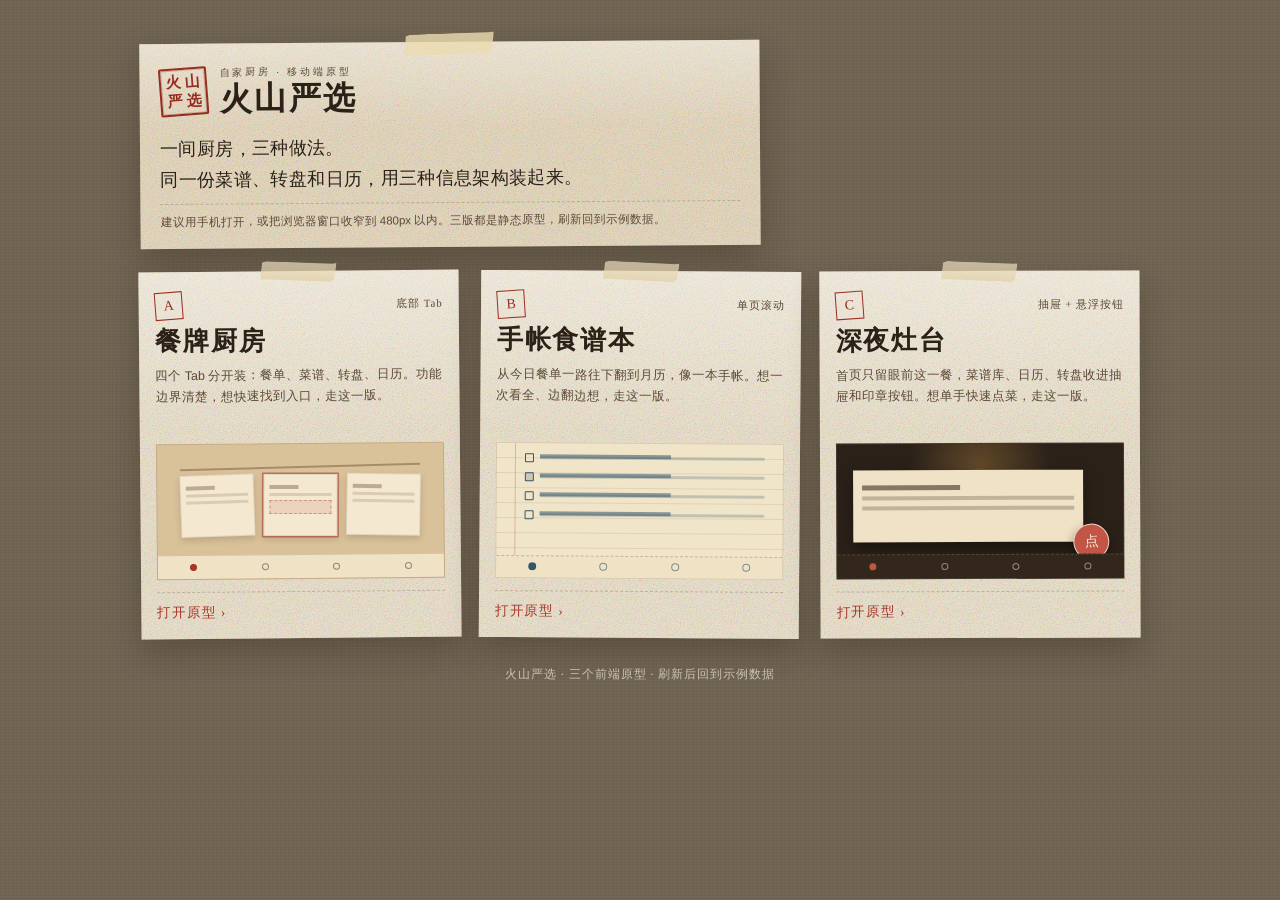
==== index.html @ d3290090 "feat: 方案B 落地为可离线、数据本地持久化的 PWA - IndexedDB 持久化菜谱/餐单/图片（shared/store.js），图片压缩入库 - manifest + Service W" ====
<!DOCTYPE html>
<html lang="zh-CN">
<head>
  <meta charset="utf-8">
  <meta name="viewport" content="width=device-width, initial-scale=1, viewport-fit=cover">
  <meta name="theme-color" content="#6f6352">
  <link rel="icon" href="data:,">
  <title>火山严选 · 三个方向</title>
  <link rel="stylesheet" href="shared/base.css">
  <style>
    body.idx-body {
      display: block;
      background-color: #6f6352;
      background-image: repeating-linear-gradient(0deg, rgba(255, 255, 255, 0.03) 0 1px, transparent 1px 3px),
        repeating-linear-gradient(90deg, rgba(0, 0, 0, 0.03) 0 1px, transparent 1px 4px);
      color: var(--ink);
    }

    .idx {
      width: 100%;
      max-width: 1040px;
      margin: 0 auto;
      padding: 30px 20px calc(30px + env(safe-area-inset-bottom));
    }

    .idx-head {
      max-width: 620px;
      margin-bottom: 24px;
      padding: 22px 20px 18px;
      background-color: #ead9b8;
      background-image: linear-gradient(180deg, rgba(255, 255, 255, 0.34), transparent 42%),
        var(--noise);
      background-size: auto, 160px 160px;
      box-shadow: 0 14px 34px rgba(40, 25, 10, 0.28);
      transform: rotate(-0.4deg);
      position: relative;
    }

    .idx-head::after {
      content: "";
      position: absolute;
      top: -9px;
      left: 50%;
      width: 90px;
      height: 22px;
      transform: translateX(-50%) rotate(-2deg);
      background: rgba(236, 220, 177, 0.8);
      clip-path: polygon(2% 8%, 8% 0, 94% 4%, 100% 0, 97% 86%, 92% 100%, 5% 95%, 0 100%);
      box-shadow: 0 2px 3px rgba(50, 30, 10, 0.12);
    }

    .idx-brand {
      display: flex;
      align-items: center;
      gap: 12px;
    }

    .idx-brand .vs-seal {
      width: 48px;
      height: 48px;
      font-size: 15px;
    }

    .idx-kicker {
      color: var(--ink-soft);
      font-size: 10px;
      letter-spacing: 0.28em;
      line-height: 1.4;
    }

    .idx-brand h1 {
      font-family: var(--font-hand);
      font-size: 32px;
      font-weight: 700;
      letter-spacing: 0.08em;
      line-height: 1.2;
    }

    .idx-lead {
      margin-top: 16px;
      font-family: var(--font-hand);
      font-size: 18px;
      line-height: 1.7;
      letter-spacing: 0.02em;
    }

    .idx-note {
      margin-top: 8px;
      padding-top: 8px;
      border-top: 1px dashed rgba(74, 55, 36, 0.24);
      color: var(--ink-soft);
      font-size: 11.5px;
      line-height: 1.6;
    }

    .idx-grid {
      display: grid;
      grid-template-columns: 1fr;
      gap: 18px;
    }

    @media (min-width: 820px) {
      .idx-grid {
        grid-template-columns: repeat(3, minmax(0, 1fr));
        gap: 20px;
      }

      .idx {
        padding-top: 42px;
      }
    }

    .idx-card {
      position: relative;
      display: flex;
      flex-direction: column;
      min-height: 100%;
      padding: 20px 16px 16px;
      background-color: #f1e4c9;
      background-image: linear-gradient(180deg, rgba(255, 255, 255, 0.34), transparent 44%),
        var(--noise);
      background-size: auto, 160px 160px;
      color: var(--ink);
      text-decoration: none;
      box-shadow: 0 14px 30px rgba(40, 25, 10, 0.26);
      transform: rotate(-0.5deg);
      transition: transform 0.18s ease, box-shadow 0.18s ease;
    }

    .idx-card:nth-child(2) {
      transform: rotate(0.4deg);
    }

    .idx-card:nth-child(3) {
      transform: rotate(-0.2deg);
    }

    .idx-card:hover {
      transform: rotate(0deg) translateY(-2px);
      box-shadow: 0 18px 38px rgba(40, 25, 10, 0.32);
    }

    .idx-card:focus-visible {
      outline: 2px dashed var(--ink);
      outline-offset: 4px;
    }

    .idx-card__tape {
      top: -9px;
      left: 50%;
      width: 76px;
      height: 19px;
      transform: translateX(-50%) rotate(2deg);
    }

    .idx-card__top {
      display: flex;
      align-items: center;
      justify-content: space-between;
      gap: 8px;
      margin-bottom: 6px;
    }

    .idx-card__badge {
      width: 28px;
      height: 28px;
      display: grid;
      place-items: center;
      border: 1.5px solid var(--seal);
      color: var(--seal);
      font-family: var(--font-num);
      font-size: 14px;
      transform: rotate(-4deg);
      mix-blend-mode: multiply;
    }

    .idx-card__tag {
      color: var(--ink-soft);
      font-family: var(--font-hand);
      font-size: 11px;
      letter-spacing: 0.08em;
    }

    .idx-card h2 {
      font-family: var(--font-hand);
      font-size: 26px;
      font-weight: 700;
      letter-spacing: 0.07em;
      line-height: 1.25;
    }

    .idx-card > p {
      margin-top: 7px;
      min-height: 66px;
      color: var(--ink-soft);
      font-size: 12.5px;
      line-height: 1.7;
    }

    .idx-go {
      margin-top: 12px;
      padding-top: 9px;
      border-top: 1px dashed rgba(74, 55, 36, 0.24);
      color: var(--seal);
      font-family: var(--font-hand);
      font-size: 13.5px;
      letter-spacing: 0.06em;
    }

    /* ---------- 三种缩略图 ---------- */

    .idx-prev {
      position: relative;
      height: 136px;
      margin-top: 12px;
      overflow: hidden;
      border: 1px solid rgba(74, 55, 36, 0.14);
      background: rgba(255, 255, 255, 0.18);
    }

    .idx-prev--a {
      background: #d9c19a;
    }

    .idx-prev--a::before {
      content: "";
      position: absolute;
      top: 22px;
      left: 8%;
      right: 8%;
      height: 1.5px;
      background: rgba(90, 60, 30, 0.4);
      transform: rotate(-1deg);
    }

    .idx-slip {
      position: absolute;
      top: 30px;
      width: 26%;
      height: 62px;
      padding: 6px 5px;
      background: #f4e8d1;
      box-shadow: 0 3px 6px rgba(60, 40, 20, 0.18);
      border: 1px solid rgba(74, 55, 36, 0.1);
    }

    .idx-slip:nth-child(1) {
      left: 8%;
      transform: rotate(-1.5deg);
    }

    .idx-slip:nth-child(2) {
      left: 37%;
      transform: rotate(0.6deg);
      box-shadow: 0 0 0 1.5px rgba(169, 52, 42, 0.55), 0 3px 6px rgba(60, 40, 20, 0.18);
    }

    .idx-slip:nth-child(3) {
      left: 66%;
      transform: rotate(1.4deg);
    }

    .idx-slip i {
      display: block;
      height: 3px;
      margin: 4px 0;
      background: rgba(74, 55, 36, 0.16);
    }

    .idx-slip i:first-child {
      width: 46%;
      height: 4px;
      background: rgba(74, 55, 36, 0.34);
    }

    .idx-slip--2 i:last-child {
      height: 14px;
      background: rgba(169, 52, 42, 0.12);
      border: 1px dashed rgba(169, 52, 42, 0.4);
    }

    .idx-tabs {
      position: absolute;
      left: 0;
      right: 0;
      bottom: 0;
      height: 24px;
      display: flex;
      align-items: center;
      justify-content: space-around;
      background: #f0e2c5;
      border-top: 1px solid rgba(74, 55, 36, 0.18);
    }

    .idx-tabs i {
      width: 7px;
      height: 7px;
      border: 1px solid rgba(90, 73, 56, 0.6);
      border-radius: 50%;
    }

    .idx-tabs i:first-child {
      background: var(--seal);
      border-color: var(--seal);
    }

    .idx-prev--b {
      background-color: #f1e5c9;
      background-image: repeating-linear-gradient(180deg, transparent 0 14px, rgba(74, 55, 36, 0.11) 14px 15px);
    }

    .idx-prev--b::before {
      content: "";
      position: absolute;
      top: 0;
      bottom: 0;
      left: 18px;
      width: 1px;
      background: rgba(169, 52, 42, 0.28);
    }

    .idx-brow {
      position: relative;
      display: flex;
      align-items: center;
      gap: 6px;
      margin: 10px 18px 0 28px;
    }

    .idx-brow i {
      width: 9px;
      height: 9px;
      border: 1px solid #33566b;
      border-radius: 1px;
      flex: 0 0 auto;
    }

    .idx-brow span {
      flex: 1;
      height: 3px;
      background: rgba(51, 86, 107, 0.25);
      border-radius: 2px;
    }

    .idx-brow span::before {
      content: "";
      display: block;
      width: 58%;
      height: 4px;
      margin-top: -2px;
      background: rgba(51, 86, 107, 0.55);
    }

    .idx-brow:nth-child(2) i {
      background: rgba(51, 86, 107, 0.2);
    }

    .idx-dock {
      position: absolute;
      left: 0;
      right: 0;
      bottom: 0;
      height: 22px;
      display: flex;
      align-items: center;
      justify-content: space-around;
      background: #f0e2c5;
      border-top: 1px dashed rgba(74, 55, 36, 0.26);
    }

    .idx-dock i {
      width: 8px;
      height: 8px;
      border: 1px solid rgba(51, 86, 107, 0.6);
      border-radius: 50%;
    }

    .idx-dock i:first-child {
      background: #33566b;
    }

    .idx-prev--c {
      background: #2b2119;
      border-color: rgba(241, 230, 211, 0.12);
    }

    .idx-prev--c::before {
      content: "";
      position: absolute;
      top: -30px;
      left: 50%;
      width: 180px;
      height: 110px;
      transform: translateX(-50%);
      background: radial-gradient(circle, rgba(228, 169, 79, 0.3), transparent 68%);
    }

    .idx-cticket {
      position: absolute;
      top: 26px;
      left: 16px;
      right: 40px;
      height: 72px;
      padding: 9px 9px;
      background: #efe2c6;
      box-shadow: 0 6px 14px rgba(0, 0, 0, 0.42);
    }

    .idx-cticket i {
      display: block;
      height: 4px;
      margin: 6px 0;
      background: rgba(43, 33, 23, 0.24);
    }

    .idx-cticket i:first-child {
      width: 46%;
      height: 5px;
      background: rgba(43, 33, 23, 0.55);
    }

    .idx-cfab {
      position: absolute;
      right: 14px;
      bottom: 18px;
      width: 36px;
      height: 36px;
      display: grid;
      place-items: center;
      border: 1.5px solid rgba(246, 238, 220, 0.85);
      border-radius: 50%;
      background: #c25545;
      color: #f6eedc;
      font-family: var(--font-hand);
      font-size: 14px;
      transform: rotate(-3deg);
      box-shadow: 0 5px 12px rgba(0, 0, 0, 0.45);
    }

    .idx-prev--c .idx-tabs {
      background: #33261b;
      border-top: 1px dashed rgba(241, 230, 211, 0.16);
    }

    .idx-prev--c .idx-tabs i {
      border-color: rgba(241, 230, 211, 0.5);
    }

    .idx-prev--c .idx-tabs i:first-child {
      background: #c25545;
      border-color: #c25545;
    }

    .idx-foot {
      margin-top: 26px;
      color: rgba(246, 238, 220, 0.72);
      font-family: var(--font-hand);
      font-size: 12px;
      letter-spacing: 0.08em;
      line-height: 1.7;
      text-align: center;
    }

    @media (max-width: 480px) {
      .idx {
        padding: 18px 14px calc(24px + env(safe-area-inset-bottom));
      }

      .idx-head {
        margin-bottom: 20px;
        padding: 20px 16px 16px;
      }

      .idx-brand h1 {
        font-size: 28px;
      }

      .idx-lead {
        font-size: 16px;
      }

      .idx-card > p {
        min-height: 0;
      }
    }
  </style>
</head>
<body class="idx-body">
  <main class="idx">
    <header class="idx-head">
      <div class="idx-brand">
        <div class="vs-seal" aria-hidden="true"><span>火</span><span>山</span><span>严</span><span>选</span></div>
        <div>
          <p class="idx-kicker">自家厨房 · 移动端原型</p>
          <h1>火山严选</h1>
        </div>
      </div>
      <p class="idx-lead">一间厨房，三种做法。<br>同一份菜谱、转盘和日历，用三种信息架构装起来。</p>
      <p class="idx-note">建议用手机打开，或把浏览器窗口收窄到 480px 以内。三版都是静态原型，刷新回到示例数据。</p>
    </header>

    <section class="idx-grid" aria-label="三个原型方向">
      <a class="idx-card" href="demo-a/index.html">
        <span class="vs-tape idx-card__tape" aria-hidden="true"></span>
        <span class="idx-card__top">
          <span class="idx-card__badge">A</span>
          <span class="idx-card__tag">底部 Tab</span>
        </span>
        <h2>餐牌厨房</h2>
        <p>四个 Tab 分开装：餐单、菜谱、转盘、日历。功能边界清楚，想快速找到入口，走这一版。</p>
        <div class="idx-prev idx-prev--a" aria-hidden="true">
          <div class="idx-slip"><i></i><i></i><i></i></div>
          <div class="idx-slip idx-slip--2"><i></i><i></i><i></i></div>
          <div class="idx-slip"><i></i><i></i><i></i></div>
          <div class="idx-tabs"><i></i><i></i><i></i><i></i></div>
        </div>
        <span class="idx-go">打开原型 ›</span>
      </a>

      <a class="idx-card" href="demo-b/index.html">
        <span class="vs-tape idx-card__tape" aria-hidden="true"></span>
        <span class="idx-card__top">
          <span class="idx-card__badge">B</span>
          <span class="idx-card__tag">单页滚动</span>
        </span>
        <h2>手帐食谱本</h2>
        <p>从今日餐单一路往下翻到月历，像一本手帐。想一次看全、边翻边想，走这一版。</p>
        <div class="idx-prev idx-prev--b" aria-hidden="true">
          <div class="idx-brow"><i></i><span></span></div>
          <div class="idx-brow"><i></i><span></span></div>
          <div class="idx-brow"><i></i><span></span></div>
          <div class="idx-brow"><i></i><span></span></div>
          <div class="idx-dock"><i></i><i></i><i></i><i></i></div>
        </div>
        <span class="idx-go">打开原型 ›</span>
      </a>

      <a class="idx-card" href="demo-c/index.html">
        <span class="vs-tape idx-card__tape" aria-hidden="true"></span>
        <span class="idx-card__top">
          <span class="idx-card__badge">C</span>
          <span class="idx-card__tag">抽屉 + 悬浮按钮</span>
        </span>
        <h2>深夜灶台</h2>
        <p>首页只留眼前这一餐，菜谱库、日历、转盘收进抽屉和印章按钮。想单手快速点菜，走这一版。</p>
        <div class="idx-prev idx-prev--c" aria-hidden="true">
          <div class="idx-cticket"><i></i><i></i><i></i></div>
          <div class="idx-cfab">点</div>
          <div class="idx-tabs"><i></i><i></i><i></i><i></i></div>
        </div>
        <span class="idx-go">打开原型 ›</span>
      </a>
    </section>

    <footer class="idx-foot">火山严选 · 三个前端原型 · 刷新后回到示例数据</footer>
  </main>
</body>
</html>
---- shared/base.css ----
/* ============================================================
   火山严选 · 共享纸张系统
   tokens / reset / 纸张纹理 / 通用控件 / 弹层 / 转盘 / 日历
   ============================================================ */

:root {
  --kraft-50: #f6eedc;
  --kraft-100: #efe2c6;
  --kraft-200: #e3cfa9;
  --kraft-300: #d2b78c;
  --kraft-500: #b08d60;
  --kraft-700: #7b5b39;

  --ink: #2b2117;
  --ink-soft: #5a4938;
  --line: rgba(74, 55, 36, 0.18);
  --seal: #a9342a;
  --seal-deep: #7c241d;
  --olive: #596a44;
  --mustard: #d0972f;
  --tape: rgba(236, 220, 177, 0.78);
  --shadow: 0 18px 40px rgba(48, 31, 15, 0.26);

  --font-hand: "Kaiti SC", "STKaiti", "KaiTi", "楷体", "FangSong", serif;
  --font-song: "Songti SC", "STSong", "SimSun", "宋体", serif;
  --font-ui: "PingFang SC", "Hiragino Sans GB", "Microsoft YaHei", "微软雅黑", sans-serif;
  --font-num: "Georgia", "Times New Roman", serif;

  --paper: var(--kraft-100);
  --paper-strong: var(--kraft-50);
  --desk: #66584a;
  --noise: url("data:image/svg+xml,%3Csvg xmlns='http://www.w3.org/2000/svg' width='160' height='160'%3E%3Cfilter id='n'%3E%3CfeTurbulence type='fractalNoise' baseFrequency='.8' numOctaves='3' stitchTiles='stitch'/%3E%3C/filter%3E%3Crect width='160' height='160' filter='url(%23n)' opacity='.55'/%3E%3C/svg%3E");
  --ease-sheet: cubic-bezier(0.2, 0.8, 0.2, 1);
}

*,
*::before,
*::after {
  box-sizing: border-box;
}

html {
  -webkit-text-size-adjust: 100%;
  text-size-adjust: 100%;
}

html.vs-lock,
html.vs-lock body {
  overflow: hidden;
}

body {
  margin: 0;
  min-height: 100vh;
  min-height: 100dvh;
  display: flex;
  justify-content: center;
  background-color: var(--desk);
  background-image: var(--desk-image, none);
  color: var(--ink);
  font-family: var(--font-ui);
  font-size: 15px;
  line-height: 1.6;
  -webkit-font-smoothing: antialiased;
}

button,
input,
textarea,
select {
  font: inherit;
  color: inherit;
}

button {
  margin: 0;
  padding: 0;
  border: 0;
  background: none;
  cursor: pointer;
  -webkit-tap-highlight-color: transparent;
  touch-action: manipulation;
}

button:disabled {
  cursor: not-allowed;
}

a {
  color: inherit;
}

img,
svg {
  display: block;
  max-width: 100%;
}

h1,
h2,
h3,
h4,
p {
  margin: 0;
}

ul,
ol {
  margin: 0;
  padding: 0;
  list-style: none;
}

::selection {
  background: rgba(169, 52, 42, 0.22);
}

:focus-visible {
  outline: 2px dashed var(--ink);
  outline-offset: 3px;
}

.vs-sr-only {
  position: absolute !important;
  width: 1px;
  height: 1px;
  padding: 0;
  margin: -1px;
  overflow: hidden;
  clip: rect(0, 0, 0, 0);
  white-space: nowrap;
  border: 0;
}

.is-hidden {
  display: none !important;
}

/* ---------- 应用外壳 ---------- */

.app {
  position: relative;
  isolation: isolate;
  width: 100%;
  max-width: 430px;
  min-height: 100vh;
  min-height: 100dvh;
  overflow-x: clip;
  background-color: var(--paper);
  box-shadow: 0 0 0 1px rgba(0, 0, 0, 0.08), 0 30px 80px rgba(0, 0, 0, 0.35);
}

.app::after {
  content: "";
  position: absolute;
  inset: 0;
  z-index: 60;
  pointer-events: none;
  background-image: var(--noise);
  background-size: 160px 160px;
  opacity: 0.05;
  mix-blend-mode: multiply;
}

@media (max-width: 480px) {
  .app {
    max-width: none;
    box-shadow: none;
  }
}

/* ---------- 纸张与器物 ---------- */

.paper {
  background-color: var(--kraft-100);
  background-image: linear-gradient(180deg, rgba(255, 255, 255, 0.16), transparent 36%),
    var(--noise);
  background-size: auto, 160px 160px;
}

.vs-tape {
  position: absolute;
  width: 74px;
  height: 22px;
  background: linear-gradient(180deg, rgba(240, 228, 197, 0.7), rgba(224, 207, 165, 0.78));
  clip-path: polygon(2% 8%, 8% 0, 94% 4%, 100% 0, 97% 86%, 92% 100%, 5% 95%, 0 100%);
  box-shadow: 0 2px 3px rgba(50, 30, 10, 0.12);
  opacity: 0.95;
  pointer-events: none;
}

.vs-seal {
  display: grid;
  grid-template-columns: repeat(2, 1fr);
  width: 44px;
  height: 44px;
  padding: 3px;
  border: 2px solid var(--seal);
  border-radius: 2px;
  color: var(--seal);
  font-family: var(--font-hand);
  font-size: 14px;
  font-weight: 700;
  line-height: 1;
  transform: rotate(-4deg);
  box-shadow: inset 0 0 0 1px rgba(169, 52, 42, 0.28);
  mix-blend-mode: multiply;
  flex: 0 0 auto;
}

.vs-seal span {
  display: grid;
  place-items: center;
}

.vs-stamp {
  display: inline-flex;
  align-items: center;
  justify-content: center;
  padding: 2px 6px;
  border: 1.5px solid var(--seal);
  border-radius: 2px;
  color: var(--seal);
  font-family: var(--font-hand);
  font-size: 11px;
  letter-spacing: 0.12em;
  transform: rotate(-5deg);
  opacity: 0.9;
  mix-blend-mode: multiply;
  white-space: nowrap;
}

/* ---------- 通用按钮与标签 ---------- */

.vs-btn {
  display: inline-flex;
  align-items: center;
  justify-content: center;
  gap: 8px;
  min-height: 48px;
  padding: 0 18px;
  border: 1.5px solid var(--ink);
  border-radius: 3px;
  background: var(--kraft-50);
  color: var(--ink);
  font-family: var(--font-hand);
  font-size: 17px;
  letter-spacing: 0.06em;
  box-shadow: 2px 2px 0 rgba(74, 55, 36, 0.14);
  transition: transform 0.12s ease, box-shadow 0.12s ease, background 0.15s ease;
}

.vs-btn:active {
  transform: translate(1px, 1px);
  box-shadow: 1px 1px 0 rgba(74, 55, 36, 0.14);
}

.vs-btn--seal {
  background: var(--seal);
  border-color: var(--seal-deep);
  color: var(--kraft-50);
}

.vs-btn--ghost {
  background: transparent;
  border-style: dashed;
  box-shadow: none;
}

.vs-btn--quiet {
  background: transparent;
  border-color: transparent;
  box-shadow: none;
  color: var(--ink-soft);
  min-height: 40px;
  font-size: 14px;
  font-family: var(--font-ui);
  letter-spacing: 0;
}

.vs-btn--sm {
  min-height: 40px;
  padding: 0 12px;
  font-size: 15px;
}

.vs-btn--block {
  width: 100%;
}

.vs-btn:disabled {
  opacity: 0.38;
}

.vs-chip {
  display: inline-flex;
  align-items: center;
  justify-content: center;
  min-height: 38px;
  padding: 0 13px;
  border: 1.2px solid rgba(74, 55, 36, 0.34);
  border-radius: 99px;
  background: rgba(246, 238, 220, 0.32);
  color: var(--ink-soft);
  font-size: 13px;
  white-space: nowrap;
  transition: background 0.15s ease, color 0.15s ease, border-color 0.15s ease;
}

.vs-chip[aria-pressed="true"] {
  background: var(--ink);
  border-color: var(--ink);
  color: var(--kraft-50);
}

.vs-chip--seal[aria-pressed="true"] {
  background: var(--seal);
  border-color: var(--seal);
}

.vs-chiprow {
  display: flex;
  gap: 8px;
  overflow-x: auto;
  padding: 2px;
  scrollbar-width: none;
}

.vs-chiprow::-webkit-scrollbar {
  display: none;
}

.vs-link {
  display: inline-flex;
  align-items: center;
  gap: 4px;
  min-height: 40px;
  padding: 0 2px;
  color: var(--ink-soft);
  font-size: 13px;
  border-bottom: 1px dashed rgba(74, 55, 36, 0.4);
}

.vs-link--seal {
  color: var(--seal);
  border-color: rgba(169, 52, 42, 0.45);
}

/* ---------- 表单基础 ---------- */

.vs-input,
.vs-textarea {
  width: 100%;
  min-height: 44px;
  padding: 8px 2px;
  border: 0;
  border-bottom: 1.5px solid var(--line);
  border-radius: 0;
  background: transparent;
  font-family: var(--font-ui);
  font-size: 16px;
  color: var(--ink);
}

.vs-input::placeholder,
.vs-textarea::placeholder {
  color: rgba(90, 73, 56, 0.42);
}

.vs-input:focus,
.vs-textarea:focus {
  outline: none;
  border-color: var(--ink);
}

.vs-input:focus-visible,
.vs-textarea:focus-visible {
  outline: none;
  border-color: var(--ink);
  box-shadow: 0 2px 0 rgba(43, 33, 23, 0.25);
}

.vs-textarea {
  min-height: 74px;
  padding: 10px 12px;
  border: 1.5px dashed rgba(74, 55, 36, 0.3);
  background: rgba(255, 255, 255, 0.14);
  line-height: 1.6;
  resize: vertical;
}

.vs-field {
  display: flex;
  flex-direction: column;
  gap: 6px;
}

.vs-field__label {
  font-family: var(--font-hand);
  font-size: 15px;
  letter-spacing: 0.05em;
}

.vs-field__hint {
  font-size: 11.5px;
  color: var(--ink-soft);
}

.vs-field__error {
  font-size: 12px;
  color: var(--seal-deep);
}

.vs-form {
  display: flex;
  flex-direction: column;
  gap: 18px;
  padding-bottom: 6px;
}

/* ---------- 日期条 ---------- */

.vs-datestrip {
  display: flex;
  gap: 6px;
  overflow-x: auto;
  padding: 4px 2px 8px;
  scrollbar-width: none;
  scroll-snap-type: x proximity;
  -webkit-overflow-scrolling: touch;
}

.vs-datestrip::-webkit-scrollbar {
  display: none;
}

.vs-datestrip__day {
  position: relative;
  flex: 0 0 52px;
  min-height: 66px;
  display: flex;
  flex-direction: column;
  align-items: center;
  justify-content: center;
  gap: 2px;
  border: 1.2px dashed transparent;
  border-radius: 6px 6px 3px 3px;
  background: transparent;
  color: var(--ink-soft);
  scroll-snap-align: center;
}

.vs-datestrip__day.is-today:not(.is-active) {
  border-color: rgba(74, 55, 36, 0.38);
}

.vs-datestrip__day.is-active {
  background: var(--ink);
  border-color: var(--ink);
  color: var(--kraft-50);
  box-shadow: 2px 3px 0 rgba(74, 55, 36, 0.16);
}

.vs-datestrip__wd {
  font-size: 11px;
  letter-spacing: 0.05em;
  line-height: 1.2;
}

.vs-datestrip__num {
  font-family: var(--font-num);
  font-size: 21px;
  line-height: 1;
  font-variant-numeric: tabular-nums;
}

.vs-datestrip__dot {
  position: absolute;
  bottom: 6px;
  width: 4px;
  height: 4px;
  border-radius: 50%;
  background: var(--seal);
}

.vs-datestrip__day.is-active .vs-datestrip__dot {
  background: var(--kraft-50);
}

/* ---------- 日历 ---------- */

.vs-cal__head {
  display: flex;
  align-items: center;
  justify-content: space-between;
  gap: 6px;
  margin-bottom: 8px;
}

.vs-cal__nav {
  width: 44px;
  height: 44px;
  display: grid;
  place-items: center;
  border: 1.2px dashed rgba(74, 55, 36, 0.32);
  border-radius: 50%;
  font-family: var(--font-hand);
  font-size: 22px;
  color: var(--ink-soft);
}

.vs-cal__center {
  display: flex;
  flex-direction: column;
  align-items: center;
  gap: 1px;
}

.vs-cal__title {
  font-family: var(--font-hand);
  font-size: 21px;
  font-weight: 700;
  letter-spacing: 0.08em;
  line-height: 1.2;
}

.vs-cal__today {
  min-height: 22px;
  padding: 0 4px;
  color: var(--seal);
  font-size: 11.5px;
  border-bottom: 1px solid rgba(169, 52, 42, 0.5);
}

.vs-cal__grid {
  display: grid;
  grid-template-columns: repeat(7, 1fr);
  gap: 1px;
}

.vs-cal__wd {
  padding: 6px 0;
  color: var(--ink-soft);
  font-size: 11px;
  text-align: center;
}

.vs-cal__day {
  position: relative;
  min-height: 46px;
  display: grid;
  place-items: center;
  border-radius: 6px;
}

.vs-cal__num {
  width: 36px;
  height: 36px;
  display: grid;
  place-items: center;
  border-radius: 50%;
  font-family: var(--font-num);
  font-size: 15px;
  font-variant-numeric: tabular-nums;
}

.vs-cal__day.is-today .vs-cal__num {
  box-shadow: inset 0 0 0 1.5px var(--ink);
}

.vs-cal__day.is-selected .vs-cal__num {
  background: var(--ink);
  color: var(--kraft-50);
  box-shadow: none;
}

.vs-cal__dot {
  position: absolute;
  bottom: 3px;
  width: 4px;
  height: 4px;
  border-radius: 50%;
  background: var(--seal);
}

.vs-cal__day.is-selected .vs-cal__dot {
  background: var(--kraft-50);
}

.vs-cal__day.is-other {
  opacity: 0.3;
}

/* ---------- 餐次选择 ---------- */

.vs-slots {
  display: flex;
  flex-direction: column;
  gap: 8px;
}

.vs-slotrow {
  display: flex;
  align-items: center;
  gap: 12px;
  width: 100%;
  min-height: 58px;
  padding: 8px 10px;
  border: 1.2px solid rgba(74, 55, 36, 0.2);
  border-radius: 5px;
  background: rgba(255, 255, 255, 0.14);
  text-align: left;
}

.vs-slotrow__glyph {
  flex: 0 0 auto;
  width: 38px;
  height: 38px;
  display: grid;
  place-items: center;
  border: 1.5px solid var(--ink-soft);
  border-radius: 50%;
  font-family: var(--font-hand);
  font-size: 18px;
}

.vs-slotrow__main {
  flex: 1;
  min-width: 0;
}

.vs-slotrow__name {
  display: flex;
  align-items: center;
  gap: 6px;
  font-family: var(--font-hand);
  font-size: 17px;
  line-height: 1.3;
}

.vs-slotrow__meta {
  font-size: 12px;
  color: var(--ink-soft);
  line-height: 1.4;
}

.vs-slotrow__now {
  padding: 1px 4px;
  border: 1px solid currentColor;
  border-radius: 2px;
  color: var(--seal);
  font-family: var(--font-ui);
  font-size: 9.5px;
  letter-spacing: 0.05em;
}

.vs-slotrow__arrow {
  flex: 0 0 auto;
  color: var(--ink-soft);
  font-size: 20px;
  line-height: 1;
}

.vs-slotrow.is-preselect {
  border-color: var(--seal);
  background: rgba(169, 52, 42, 0.06);
}

/* ---------- 选菜面板 ---------- */

.vs-picker {
  display: flex;
  flex-direction: column;
  gap: 10px;
}

.vs-picker__tools {
  display: flex;
  flex-direction: column;
  gap: 10px;
}

.vs-picker__segment {
  display: flex;
  border: 1.2px solid rgba(74, 55, 36, 0.26);
  border-radius: 4px;
  overflow: hidden;
}

.vs-picker__segment button {
  flex: 1;
  min-height: 40px;
  padding: 0 8px;
  font-size: 13px;
  color: var(--ink-soft);
}

.vs-picker__segment button[aria-pressed="true"] {
  background: var(--ink);
  color: var(--kraft-50);
}

.vs-picklist {
  display: flex;
  flex-direction: column;
}

.vs-pick {
  display: flex;
  align-items: center;
  gap: 12px;
  width: 100%;
  min-height: 66px;
  padding: 8px 4px;
  border-bottom: 1px dashed var(--line);
  text-align: left;
}

.vs-pick__art {
  flex: 0 0 auto;
  width: 52px;
  height: 52px;
}

.vs-pick__main {
  flex: 1;
  min-width: 0;
}

.vs-pick__name {
  font-family: var(--font-hand);
  font-size: 16.5px;
  line-height: 1.3;
  white-space: nowrap;
  overflow: hidden;
  text-overflow: ellipsis;
}

.vs-pick__meta {
  font-size: 11.5px;
  color: var(--ink-soft);
  line-height: 1.4;
}

.vs-pick__check {
  flex: 0 0 auto;
  width: 26px;
  height: 26px;
  display: grid;
  place-items: center;
  border: 1.5px solid var(--ink-soft);
  border-radius: 50%;
  color: transparent;
  font-size: 14px;
  line-height: 1;
}

.vs-pick.is-on {
  background: rgba(169, 52, 42, 0.055);
}

.vs-pick.is-on .vs-pick__check {
  background: var(--seal);
  border-color: var(--seal);
  color: var(--kraft-50);
}

.vs-empty {
  padding: 26px 14px;
  color: var(--ink-soft);
  font-family: var(--font-hand);
  font-size: 15px;
  text-align: center;
  line-height: 1.7;
}

.vs-empty small {
  display: block;
  margin-top: 4px;
  font-family: var(--font-ui);
  font-size: 11.5px;
  opacity: 0.8;
}

/* ---------- 菜品插图 ---------- */

.vs-art {
  position: relative;
  display: grid;
  place-items: center;
  overflow: hidden;
  border-radius: 3px;
  background-color: var(--tint, #e3cfa9);
  background-image: linear-gradient(160deg, rgba(255, 255, 255, 0.4), transparent 55%),
    var(--noise);
  background-size: auto, 120px 120px;
}

.vs-art::before {
  content: "";
  position: absolute;
  inset: 13%;
  border: 1.5px solid rgba(74, 55, 36, 0.16);
  border-radius: 50%;
  transform: rotate(-8deg);
}

.vs-art::after {
  content: "";
  position: absolute;
  inset: 5%;
  border: 1px dashed rgba(255, 255, 255, 0.38);
  border-radius: 50%;
  transform: rotate(5deg);
}

.vs-art__emoji {
  position: relative;
  z-index: 1;
  font-size: var(--art-size, 42px);
  line-height: 1;
  transform: rotate(-3deg);
  filter: saturate(0.92) contrast(0.96);
  text-shadow: 0 2px 0 rgba(255, 255, 255, 0.28);
}

.vs-art img {
  position: absolute;
  inset: 0;
  width: 100%;
  height: 100%;
  object-fit: cover;
}

.vs-art--photo::before,
.vs-art--photo::after {
  display: none;
}

/* ---------- 底部弹层 ---------- */

.vs-scrim {
  position: fixed;
  inset: 0;
  z-index: 120;
  background: rgba(34, 23, 12, 0.52);
  opacity: 0;
  transition: opacity 0.24s ease;
}

.vs-scrim.is-open {
  opacity: 1;
}

.vs-sheet {
  position: fixed;
  left: 50%;
  bottom: 0;
  z-index: 121;
  width: min(100%, 430px);
  max-height: 90vh;
  max-height: 90dvh;
  display: flex;
  flex-direction: column;
  transform: translate(-50%, 104%);
  border-radius: 14px 14px 0 0;
  background-color: var(--kraft-100);
  background-image: linear-gradient(180deg, rgba(255, 255, 255, 0.2), transparent 38%),
    var(--noise);
  background-size: auto, 160px 160px;
  box-shadow: 0 -14px 50px rgba(30, 18, 8, 0.35);
  transition: transform 0.3s var(--ease-sheet);
  overscroll-behavior: contain;
}

.vs-sheet.is-open {
  transform: translate(-50%, 0);
}

.vs-sheet--full {
  top: 0;
  max-height: 100vh;
  max-height: 100dvh;
  border-radius: 0;
  transform: translate(-50%, 100%);
}

.vs-sheet--full.is-open {
  transform: translate(-50%, 0);
}

.vs-sheet__grip {
  flex: 0 0 auto;
  width: 40px;
  height: 4px;
  margin: 8px auto 0;
  border-radius: 99px;
  background: rgba(74, 55, 36, 0.25);
}

.vs-sheet--full .vs-sheet__grip {
  display: none;
}

.vs-sheet__head {
  position: relative;
  flex: 0 0 auto;
  padding: 8px 54px 10px 20px;
}

.vs-sheet__title {
  font-family: var(--font-hand);
  font-size: 22px;
  font-weight: 700;
  letter-spacing: 0.05em;
  line-height: 1.3;
}

.vs-sheet__sub {
  margin-top: 3px;
  color: var(--ink-soft);
  font-size: 12.5px;
  line-height: 1.5;
}

.vs-sheet__close {
  position: absolute;
  top: 0;
  right: 8px;
  width: 44px;
  height: 44px;
  display: grid;
  place-items: center;
  border-radius: 50%;
  color: var(--ink-soft);
  font-family: var(--font-ui);
  font-size: 24px;
  line-height: 1;
}

.vs-sheet__body {
  flex: 1 1 auto;
  min-height: 0;
  padding: 4px 20px 18px;
  overflow-y: auto;
  overscroll-behavior: contain;
}

.vs-sheet--full .vs-sheet__body {
  padding-bottom: calc(16px + env(safe-area-inset-bottom));
}

.vs-sheet__foot {
  flex: 0 0 auto;
  display: flex;
  gap: 10px;
  padding: 10px 20px calc(14px + env(safe-area-inset-bottom));
  border-top: 1px dashed var(--line);
  background: rgba(246, 238, 220, 0.5);
}

.vs-sheet__foot .vs-btn {
  flex: 1;
}

/* ---------- 印章提示 ---------- */

.vs-toast {
  position: fixed;
  top: auto;
  bottom: calc(92px + env(safe-area-inset-bottom));
  left: 50%;
  z-index: 200;
  width: min(calc(100% - 24px), 430px);
  display: flex;
  align-items: center;
  gap: 10px;
  padding: 10px 12px;
  transform: translateX(-50%);
  border: 1px solid var(--line);
  border-left: 4px solid var(--seal);
  background-color: var(--kraft-50);
  background-image: var(--noise);
  background-size: 160px 160px;
  box-shadow: 0 10px 30px rgba(30, 18, 8, 0.28);
  animation: vs-toast-in 0.28s var(--ease-sheet);
}

.vs-toast__seal {
  flex: 0 0 auto;
  width: 30px;
  height: 30px;
  display: grid;
  place-items: center;
  border: 1.5px solid var(--seal);
  border-radius: 2px;
  color: var(--seal);
  font-family: var(--font-hand);
  font-size: 15px;
  font-weight: 700;
  transform: rotate(-5deg);
}

.vs-toast__msg {
  flex: 1;
  font-size: 13.5px;
  line-height: 1.45;
}

.vs-toast__undo {
  flex: 0 0 auto;
  min-height: 36px;
  padding: 0 4px;
  border-bottom: 1px solid currentColor;
  color: var(--seal);
  font-size: 12.5px;
}

/* ---------- 菜谱详情 ---------- */

.vs-detail__hero {
  width: 100%;
  aspect-ratio: 16 / 9;
  margin-bottom: 14px;
  border-radius: 4px;
  overflow: hidden;
}

.vs-detail__hero .vs-art__emoji {
  --art-size: 74px;
}

.vs-detail__tags {
  display: flex;
  flex-wrap: wrap;
  gap: 6px;
  margin-bottom: 14px;
}

.vs-detail__tag {
  padding: 2px 8px;
  border: 1px solid rgba(74, 55, 36, 0.3);
  border-radius: 2px;
  color: var(--ink-soft);
  font-size: 11px;
  letter-spacing: 0.04em;
}

.vs-detail__note {
  margin-bottom: 16px;
  padding: 8px 10px;
  border-left: 3px solid var(--mustard);
  background: rgba(208, 151, 47, 0.08);
  color: var(--ink-soft);
  font-family: var(--font-hand);
  font-size: 14px;
  line-height: 1.65;
}

.vs-detail__h {
  display: flex;
  align-items: center;
  gap: 8px;
  margin: 18px 0 8px;
  font-family: var(--font-hand);
  font-size: 17px;
  font-weight: 700;
  letter-spacing: 0.06em;
}

.vs-detail__h::after {
  content: "";
  flex: 1;
  height: 1px;
  background: var(--line);
}

.vs-ing {
  display: flex;
  align-items: baseline;
  gap: 8px;
  min-height: 32px;
  font-size: 14px;
}

.vs-ing__name {
  flex: 0 0 auto;
}

.vs-ing__dots {
  flex: 1;
  height: 1em;
  border-bottom: 1px dotted rgba(74, 55, 36, 0.35);
  transform: translateY(-4px);
}

.vs-ing__amount {
  flex: 0 0 auto;
  color: var(--ink-soft);
  font-size: 13px;
}

.vs-step {
  display: flex;
  gap: 10px;
  padding: 6px 0;
  font-size: 14px;
  line-height: 1.7;
}

.vs-step__num {
  flex: 0 0 auto;
  width: 22px;
  height: 22px;
  margin-top: 2px;
  display: grid;
  place-items: center;
  border: 1px solid var(--ink-soft);
  border-radius: 50%;
  font-family: var(--font-num);
  font-size: 11px;
}

.vs-detail__danger {
  display: block;
  margin: 22px auto 0;
  min-height: 40px;
  color: var(--seal);
  font-size: 12.5px;
  border-bottom: 1px dashed rgba(169, 52, 42, 0.4);
}

/* ---------- 写菜谱表单 ---------- */

.vs-photo {
  position: relative;
  display: grid;
  place-items: center;
  width: 100%;
  aspect-ratio: 16 / 9;
  overflow: hidden;
  border: 1.5px dashed rgba(74, 55, 36, 0.36);
  border-radius: 4px;
  background: rgba(255, 255, 255, 0.16);
  color: var(--ink-soft);
  cursor: pointer;
}

.vs-photo__prompt {
  display: flex;
  flex-direction: column;
  align-items: center;
  gap: 6px;
  font-size: 13px;
}

.vs-photo__mark {
  width: 44px;
  height: 44px;
  display: grid;
  place-items: center;
  border: 1.5px dashed currentColor;
  border-radius: 50%;
  font-family: var(--font-hand);
  font-size: 22px;
}

.vs-photo img {
  position: absolute;
  inset: 0;
  width: 100%;
  height: 100%;
  object-fit: cover;
}

.vs-photo__edit {
  position: absolute;
  right: 8px;
  bottom: 8px;
  padding: 4px 8px;
  border-radius: 2px;
  background: rgba(43, 33, 23, 0.72);
  color: var(--kraft-50);
  font-size: 11px;
}

.vs-row {
  display: flex;
  align-items: flex-start;
  gap: 8px;
}

.vs-row .vs-input,
.vs-row .vs-textarea {
  flex: 1;
  min-width: 0;
}

.vs-row__del {
  flex: 0 0 auto;
  width: 40px;
  min-height: 44px;
  color: var(--ink-soft);
  font-size: 18px;
}

.vs-addrow {
  align-self: flex-start;
  min-height: 40px;
  padding: 0 10px;
  border: 1px dashed rgba(74, 55, 36, 0.4);
  border-radius: 3px;
  color: var(--ink-soft);
  font-size: 13px;
}

.vs-tagrow {
  display: flex;
  flex-wrap: wrap;
  gap: 8px;
}

.vs-tagrow .vs-chip {
  min-height: 40px;
}

.vs-file-input {
  position: absolute;
  width: 1px;
  height: 1px;
  opacity: 0;
  pointer-events: none;
}

.vs-photo:focus-within {
  outline: 2px dashed var(--ink);
  outline-offset: 3px;
}

/* ---------- 复制菜单 ---------- */

.vs-copy__dates {
  display: flex;
  gap: 6px;
  overflow-x: auto;
  padding: 2px 0 8px;
  scrollbar-width: none;
}

.vs-copy__dates::-webkit-scrollbar {
  display: none;
}

.vs-copy__date {
  flex: 0 0 auto;
  min-height: 44px;
  padding: 0 12px;
  border: 1.2px dashed rgba(74, 55, 36, 0.32);
  border-radius: 4px;
  color: var(--ink-soft);
  font-size: 12.5px;
  white-space: nowrap;
}

.vs-copy__date[aria-pressed="true"] {
  border-style: solid;
  border-color: var(--ink);
  background: var(--ink);
  color: var(--kraft-50);
}

.vs-copy__meals {
  display: flex;
  flex-direction: column;
  gap: 2px;
  margin-top: 10px;
}

.vs-copy__meal {
  display: flex;
  align-items: center;
  gap: 10px;
  min-height: 48px;
  padding: 4px 6px;
  border-bottom: 1px dashed var(--line);
  text-align: left;
}

.vs-copy__meal .vs-pick__check {
  width: 24px;
  height: 24px;
}

.vs-copy__meal.is-on .vs-pick__check {
  background: var(--seal);
  border-color: var(--seal);
  color: var(--kraft-50);
}

.vs-copy__mealname {
  flex: 1;
  font-family: var(--font-hand);
  font-size: 15.5px;
}

.vs-copy__count {
  color: var(--ink-soft);
  font-size: 12px;
}

/* ---------- 转盘 ---------- */

.vs-wheel {
  position: relative;
  width: 100%;
  max-width: 330px;
  aspect-ratio: 1;
  margin: 0 auto;
  border-radius: 50%;
  background: radial-gradient(circle at 38% 30%, rgba(255, 255, 255, 0.5), transparent 46%),
    var(--kraft-100);
  box-shadow: 0 10px 26px rgba(48, 31, 15, 0.2), inset 0 0 0 1px rgba(74, 55, 36, 0.16);
}

.vs-wheel::after {
  content: "";
  position: absolute;
  inset: 7%;
  z-index: 2;
  border: 1.5px dashed rgba(74, 55, 36, 0.3);
  border-radius: 50%;
  pointer-events: none;
}

.vs-wheel__svg {
  position: absolute;
  inset: 0;
  width: 100%;
  height: 100%;
}

.vs-wheel__spin {
  transform-origin: 170px 170px;
  will-change: transform;
}

.vs-wheel__pointer {
  position: absolute;
  top: -8px;
  left: 50%;
  z-index: 5;
  width: 28px;
  height: 40px;
  transform: translateX(-50%);
  filter: drop-shadow(0 3px 2px rgba(40, 20, 10, 0.35));
  pointer-events: none;
}

.vs-wheel__pointer svg {
  width: 100%;
  height: 100%;
}

.vs-wheel__hub {
  position: absolute;
  left: 50%;
  top: 50%;
  z-index: 4;
  width: 74px;
  height: 74px;
  display: flex;
  flex-direction: column;
  align-items: center;
  justify-content: center;
  transform: translate(-50%, -50%) rotate(-4deg);
  border: 3px solid var(--kraft-50);
  border-radius: 50%;
  background: var(--seal);
  color: var(--kraft-50);
  box-shadow: 0 0 0 1.5px var(--seal-deep), 0 6px 14px rgba(60, 20, 10, 0.34);
  line-height: 1;
}

.vs-wheel__hub span {
  font-family: var(--font-hand);
  font-size: 25px;
  font-weight: 700;
}

.vs-wheel__hub small {
  margin-top: 3px;
  font-size: 9px;
  letter-spacing: 0.16em;
  opacity: 0.85;
}

.vs-wheel.is-spinning .vs-wheel__hub {
  animation: vs-pulse 1s ease-in-out infinite;
}

.vs-wheel.is-spinning .vs-wheel__pointer {
  animation: vs-tick 0.12s linear infinite alternate;
}

.vs-wheel__sr {
  margin-top: 8px;
  color: var(--ink-soft);
  font-size: 11.5px;
  text-align: center;
  line-height: 1.6;
}

/* ---------- 共用细节补充 ---------- */

.vs-slotrow__main,
.vs-pick__main {
  display: flex;
  flex-direction: column;
  gap: 2px;
}

.vs-sheet--bare .vs-sheet__body {
  padding: 0;
}

.vs-result {
  display: flex;
  flex-direction: column;
  gap: 12px;
}

.vs-result__top {
  display: flex;
  align-items: center;
  gap: 14px;
}

.vs-result__art {
  flex: 0 0 auto;
  width: 84px;
  height: 84px;
}

.vs-result__art .vs-art__emoji {
  --art-size: 44px;
}

.vs-result__main {
  flex: 1;
  min-width: 0;
}

.vs-result__name {
  font-family: var(--font-hand);
  font-size: 24px;
  font-weight: 700;
  letter-spacing: 0.04em;
  line-height: 1.25;
}

.vs-result__meta {
  margin-top: 3px;
  color: var(--ink-soft);
  font-size: 12px;
  line-height: 1.5;
}

.vs-result__note {
  padding: 8px 10px;
  border-left: 3px solid var(--mustard);
  background: rgba(208, 151, 47, 0.08);
  color: var(--ink-soft);
  font-family: var(--font-hand);
  font-size: 14px;
  line-height: 1.65;
}

.vs-result__hint {
  display: flex;
  align-items: center;
  justify-content: space-between;
  gap: 10px;
  color: var(--ink-soft);
  font-size: 12.5px;
  line-height: 1.5;
}

.vs-result__actions {
  display: flex;
  gap: 10px;
}

.vs-result__actions .vs-btn {
  flex: 1;
}

/* ---------- 动画 ---------- */

@keyframes vs-toast-in {
  from {
    opacity: 0;
    transform: translate(-50%, 10px);
  }
  to {
    opacity: 1;
    transform: translate(-50%, 0);
  }
}

@keyframes vs-pulse {
  0%,
  100% {
    transform: translate(-50%, -50%) rotate(-4deg) scale(1);
  }
  50% {
    transform: translate(-50%, -50%) rotate(-4deg) scale(1.06);
  }
}

@keyframes vs-tick {
  from {
    transform: translateX(-50%) rotate(-4deg);
  }
  to {
    transform: translateX(-50%) rotate(4deg);
  }
}

@media (prefers-reduced-motion: reduce) {
  *,
  *::before,
  *::after {
    animation-duration: 0.001ms !important;
    animation-iteration-count: 1 !important;
    transition-duration: 0.001ms !important;
    scroll-behavior: auto !important;
  }
}
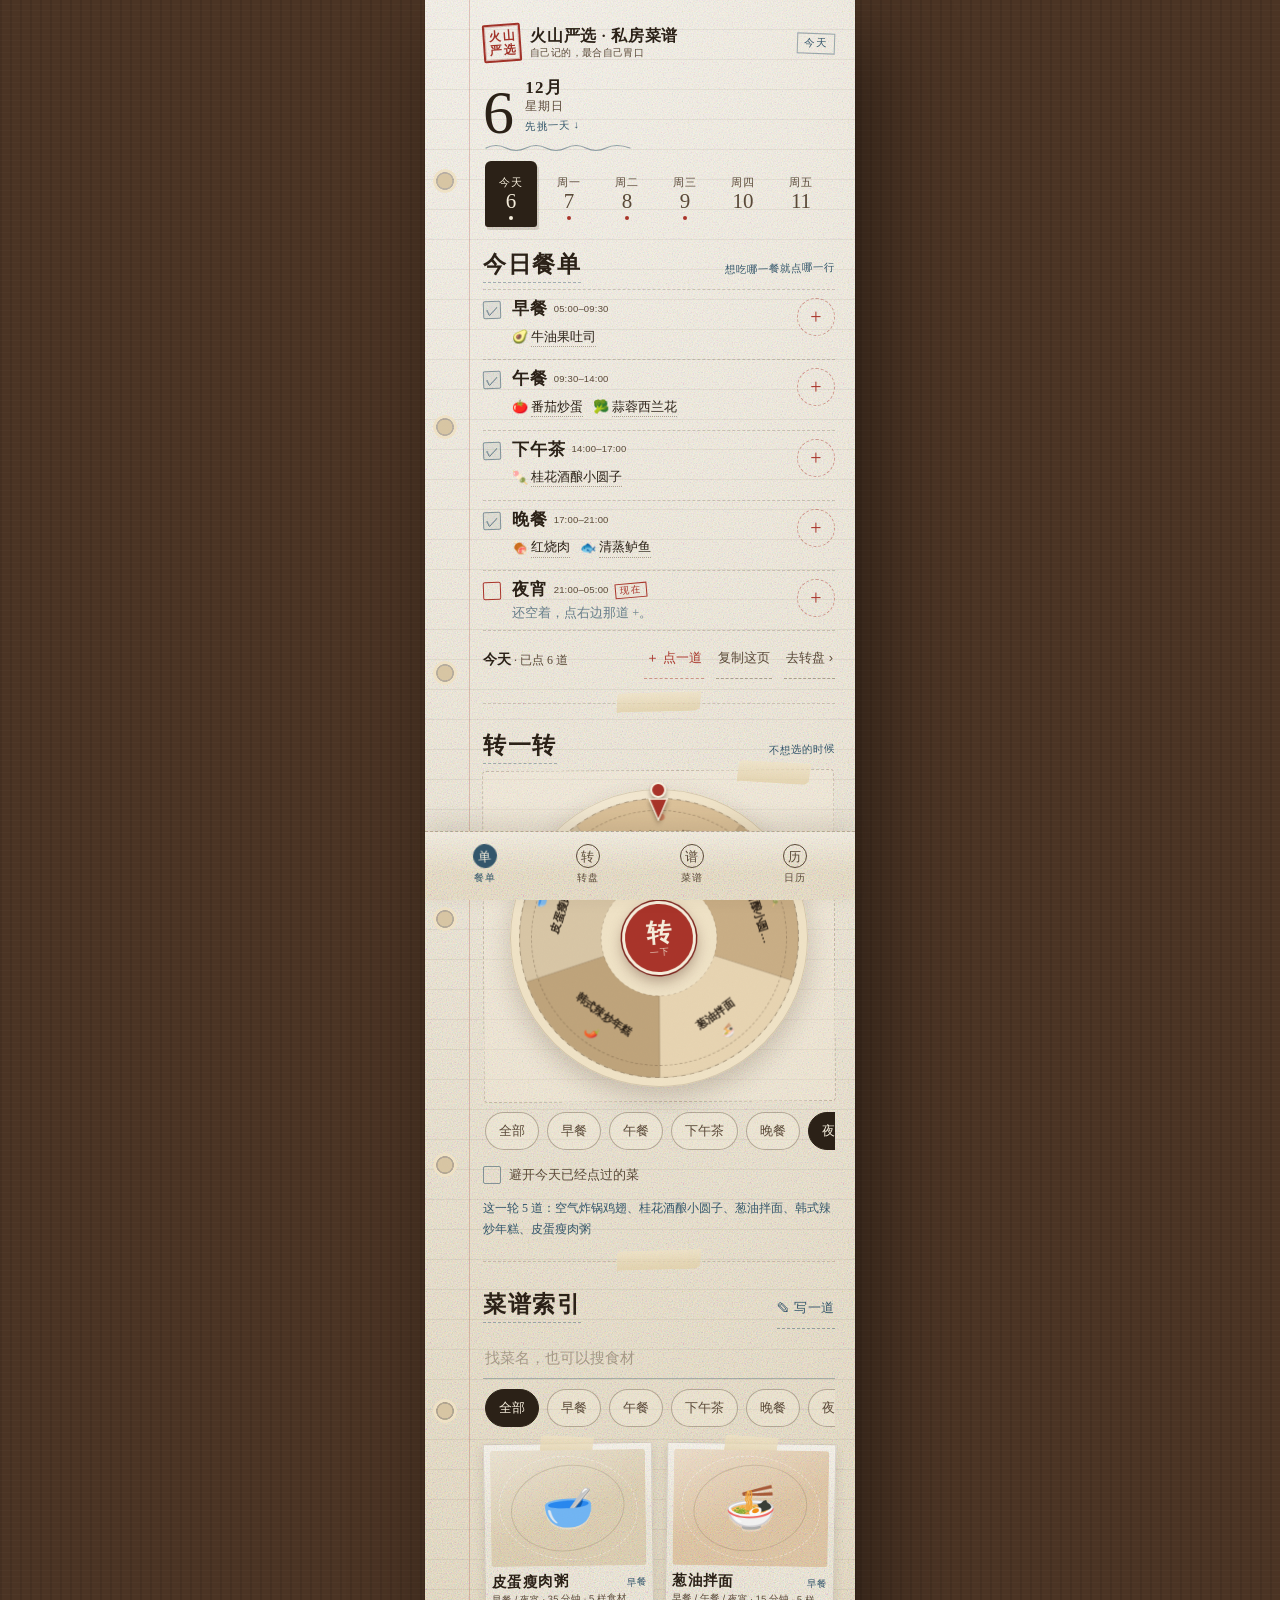
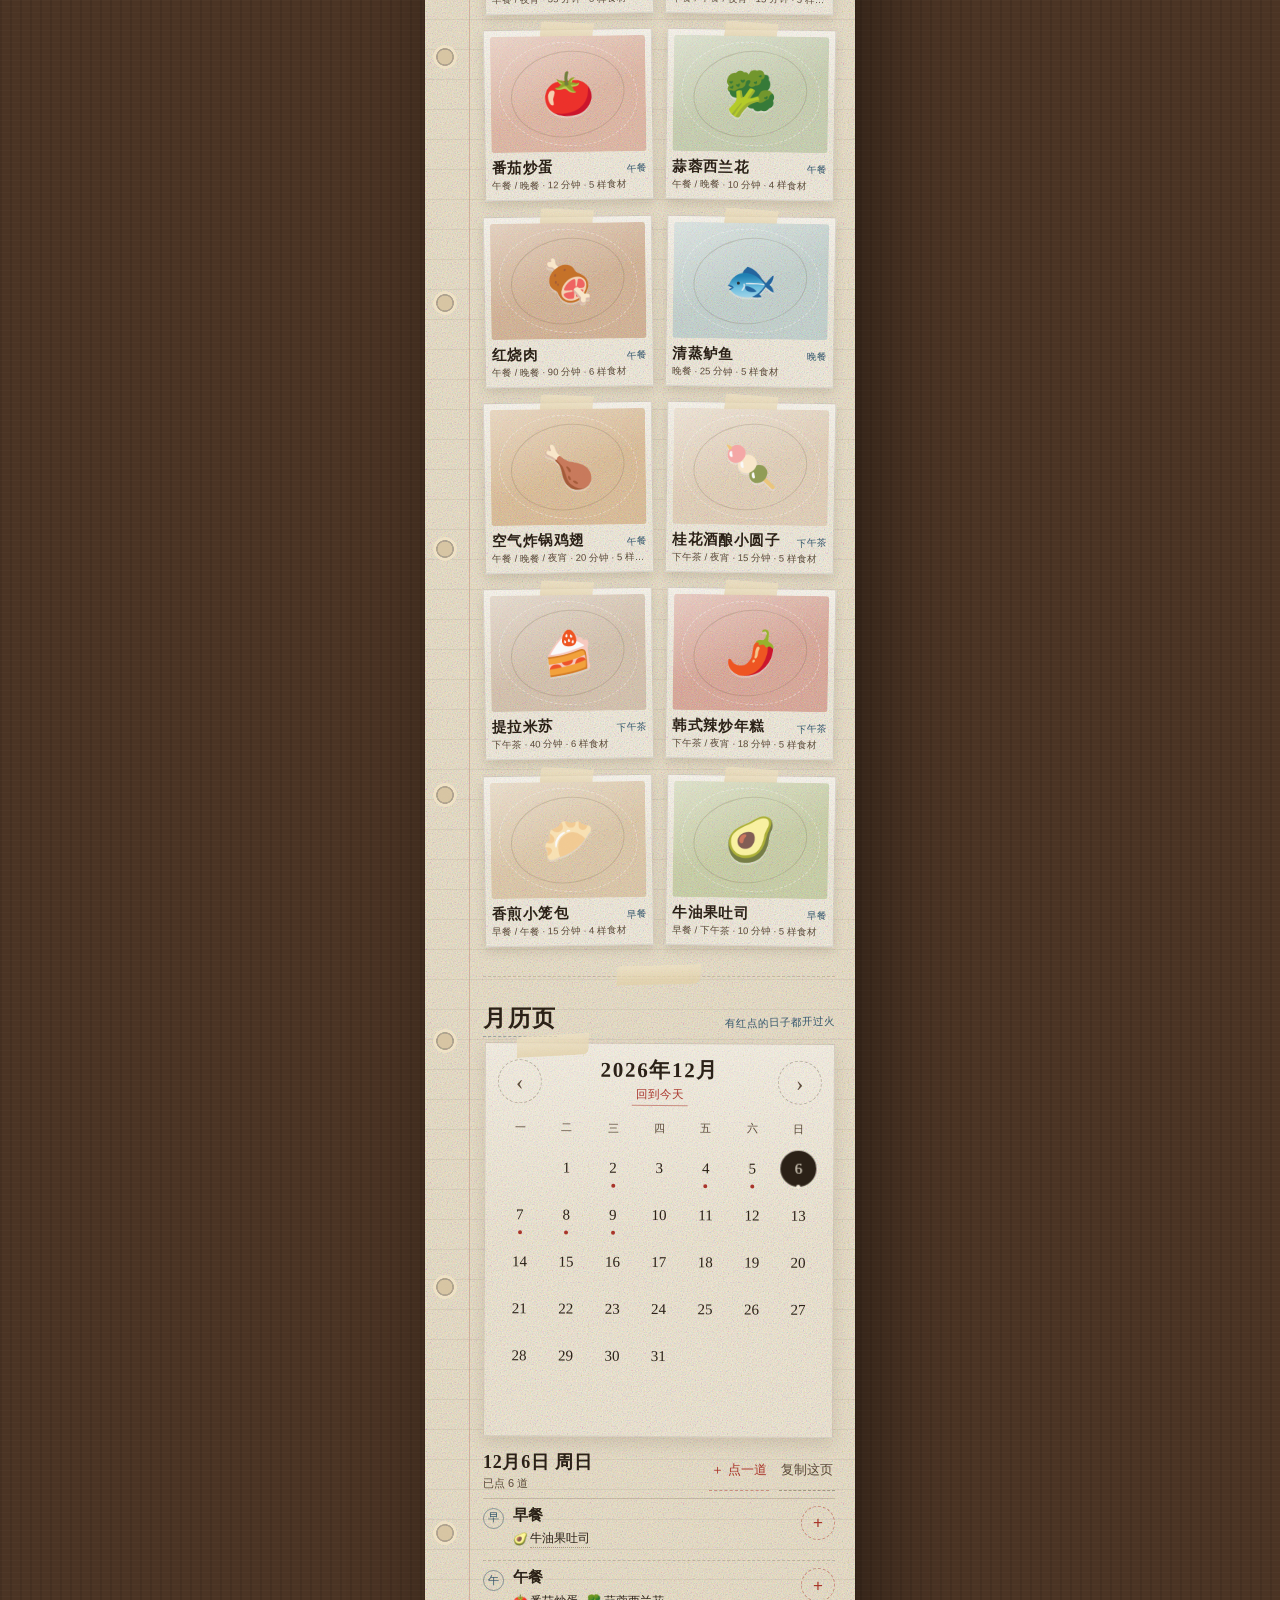
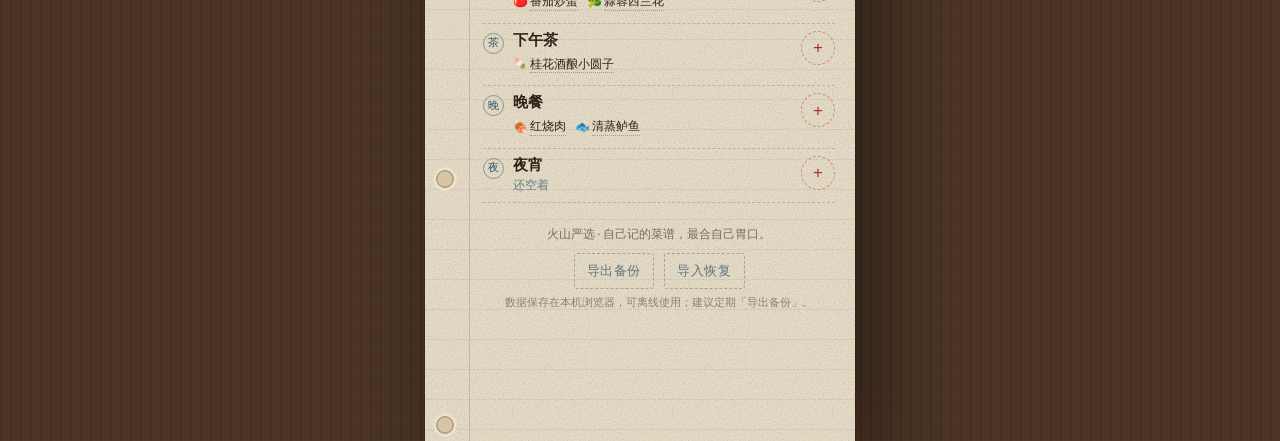
==== commit 3b00ecf1: "refactor: 移除 demo-a/demo-c，仅保留方案B；导入备份增加二次确认 - 删除 demo-a、demo-c，根 index.html 改为自动跳转到 demo-b - 导入恢复前弹" ====
--- a/index.html
+++ b/index.html
@@ -3,556 +3,96 @@
 <head>
   <meta charset="utf-8">
   <meta name="viewport" content="width=device-width, initial-scale=1, viewport-fit=cover">
-  <meta name="theme-color" content="#6f6352">
-  <link rel="icon" href="data:,">
-  <title>火山严选 · 三个方向</title>
+  <meta name="theme-color" content="#efe2c6">
+  <link rel="icon" href="demo-b/icons/icon-192.png">
+  <link rel="manifest" href="demo-b/manifest.webmanifest">
+  <meta http-equiv="refresh" content="0; url=demo-b/index.html">
+  <title>火山严选 · 手帐食谱本</title>
   <link rel="stylesheet" href="shared/base.css">
   <style>
-    body.idx-body {
+    body.land-body {
       display: block;
-      background-color: #6f6352;
-      background-image: repeating-linear-gradient(0deg, rgba(255, 255, 255, 0.03) 0 1px, transparent 1px 3px),
-        repeating-linear-gradient(90deg, rgba(0, 0, 0, 0.03) 0 1px, transparent 1px 4px);
+      background-color: var(--kraft-700);
       color: var(--ink);
     }
-
-    .idx {
+    .land {
       width: 100%;
-      max-width: 1040px;
+      max-width: 480px;
       margin: 0 auto;
-      padding: 30px 20px calc(30px + env(safe-area-inset-bottom));
-    }
-
-    .idx-head {
-      max-width: 620px;
-      margin-bottom: 24px;
-      padding: 22px 20px 18px;
-      background-color: #ead9b8;
-      background-image: linear-gradient(180deg, rgba(255, 255, 255, 0.34), transparent 42%),
-        var(--noise);
-      background-size: auto, 160px 160px;
-      box-shadow: 0 14px 34px rgba(40, 25, 10, 0.28);
-      transform: rotate(-0.4deg);
-      position: relative;
-    }
-
-    .idx-head::after {
-      content: "";
-      position: absolute;
-      top: -9px;
-      left: 50%;
-      width: 90px;
-      height: 22px;
-      transform: translateX(-50%) rotate(-2deg);
-      background: rgba(236, 220, 177, 0.8);
-      clip-path: polygon(2% 8%, 8% 0, 94% 4%, 100% 0, 97% 86%, 92% 100%, 5% 95%, 0 100%);
-      box-shadow: 0 2px 3px rgba(50, 30, 10, 0.12);
-    }
-
-    .idx-brand {
+      min-height: 100vh;
+      min-height: 100dvh;
       display: flex;
       align-items: center;
-      gap: 12px;
+      justify-content: center;
+      padding: 28px 22px;
     }
-
-    .idx-brand .vs-seal {
-      width: 48px;
-      height: 48px;
-      font-size: 15px;
-    }
-
-    .idx-kicker {
-      color: var(--ink-soft);
-      font-size: 10px;
-      letter-spacing: 0.28em;
-      line-height: 1.4;
-    }
-
-    .idx-brand h1 {
-      font-family: var(--font-hand);
-      font-size: 32px;
-      font-weight: 700;
-      letter-spacing: 0.08em;
-      line-height: 1.2;
-    }
-
-    .idx-lead {
-      margin-top: 16px;
-      font-family: var(--font-hand);
-      font-size: 18px;
-      line-height: 1.7;
-      letter-spacing: 0.02em;
-    }
-
-    .idx-note {
-      margin-top: 8px;
-      padding-top: 8px;
-      border-top: 1px dashed rgba(74, 55, 36, 0.24);
-      color: var(--ink-soft);
-      font-size: 11.5px;
-      line-height: 1.6;
-    }
-
-    .idx-grid {
-      display: grid;
-      grid-template-columns: 1fr;
-      gap: 18px;
-    }
-
-    @media (min-width: 820px) {
-      .idx-grid {
-        grid-template-columns: repeat(3, minmax(0, 1fr));
-        gap: 20px;
-      }
-
-      .idx {
-        padding-top: 42px;
-      }
-    }
-
-    .idx-card {
+    .land-card {
       position: relative;
-      display: flex;
-      flex-direction: column;
-      min-height: 100%;
-      padding: 20px 16px 16px;
-      background-color: #f1e4c9;
+      width: 100%;
+      padding: 34px 26px 30px;
+      background-color: var(--kraft-100);
       background-image: linear-gradient(180deg, rgba(255, 255, 255, 0.34), transparent 44%),
         var(--noise);
       background-size: auto, 160px 160px;
-      color: var(--ink);
-      text-decoration: none;
-      box-shadow: 0 14px 30px rgba(40, 25, 10, 0.26);
-      transform: rotate(-0.5deg);
-      transition: transform 0.18s ease, box-shadow 0.18s ease;
+      box-shadow: var(--shadow);
+      text-align: center;
+      transform: rotate(-0.4deg);
     }
-
-    .idx-card:nth-child(2) {
-      transform: rotate(0.4deg);
+    .land-card .vs-seal {
+      width: 56px;
+      height: 56px;
+      font-size: 17px;
+      margin: 0 auto 16px;
     }
-
-    .idx-card:nth-child(3) {
-      transform: rotate(-0.2deg);
-    }
-
-    .idx-card:hover {
-      transform: rotate(0deg) translateY(-2px);
-      box-shadow: 0 18px 38px rgba(40, 25, 10, 0.32);
-    }
-
-    .idx-card:focus-visible {
-      outline: 2px dashed var(--ink);
-      outline-offset: 4px;
-    }
-
-    .idx-card__tape {
-      top: -9px;
-      left: 50%;
-      width: 76px;
-      height: 19px;
-      transform: translateX(-50%) rotate(2deg);
-    }
-
-    .idx-card__top {
-      display: flex;
-      align-items: center;
-      justify-content: space-between;
-      gap: 8px;
+    .land-card h1 {
+      font-family: var(--font-hand);
+      font-size: 28px;
+      letter-spacing: 0.08em;
       margin-bottom: 6px;
     }
-
-    .idx-card__badge {
-      width: 28px;
-      height: 28px;
-      display: grid;
-      place-items: center;
-      border: 1.5px solid var(--seal);
-      color: var(--seal);
-      font-family: var(--font-num);
-      font-size: 14px;
-      transform: rotate(-4deg);
-      mix-blend-mode: multiply;
-    }
-
-    .idx-card__tag {
+    .land-card p {
       color: var(--ink-soft);
       font-family: var(--font-hand);
-      font-size: 11px;
+      font-size: 15px;
+      line-height: 1.7;
+      margin-bottom: 22px;
+    }
+    .land-go {
+      display: inline-flex;
+      align-items: center;
+      justify-content: center;
+      min-height: 50px;
+      padding: 0 26px;
+      border: 1.5px solid var(--seal-deep);
+      border-radius: 3px;
+      background: var(--seal);
+      color: var(--kraft-50);
+      font-family: var(--font-hand);
+      font-size: 18px;
       letter-spacing: 0.08em;
+      text-decoration: none;
+      box-shadow: 2px 2px 0 rgba(74, 55, 36, 0.18);
     }
-
-    .idx-card h2 {
-      font-family: var(--font-hand);
-      font-size: 26px;
-      font-weight: 700;
-      letter-spacing: 0.07em;
-      line-height: 1.25;
-    }
-
-    .idx-card > p {
-      margin-top: 7px;
-      min-height: 66px;
+    .land-note {
+      margin-top: 16px;
+      font-size: 11.5px;
       color: var(--ink-soft);
-      font-size: 12.5px;
-      line-height: 1.7;
-    }
-
-    .idx-go {
-      margin-top: 12px;
-      padding-top: 9px;
-      border-top: 1px dashed rgba(74, 55, 36, 0.24);
-      color: var(--seal);
-      font-family: var(--font-hand);
-      font-size: 13.5px;
-      letter-spacing: 0.06em;
-    }
-
-    /* ---------- 三种缩略图 ---------- */
-
-    .idx-prev {
-      position: relative;
-      height: 136px;
-      margin-top: 12px;
-      overflow: hidden;
-      border: 1px solid rgba(74, 55, 36, 0.14);
-      background: rgba(255, 255, 255, 0.18);
-    }
-
-    .idx-prev--a {
-      background: #d9c19a;
-    }
-
-    .idx-prev--a::before {
-      content: "";
-      position: absolute;
-      top: 22px;
-      left: 8%;
-      right: 8%;
-      height: 1.5px;
-      background: rgba(90, 60, 30, 0.4);
-      transform: rotate(-1deg);
-    }
-
-    .idx-slip {
-      position: absolute;
-      top: 30px;
-      width: 26%;
-      height: 62px;
-      padding: 6px 5px;
-      background: #f4e8d1;
-      box-shadow: 0 3px 6px rgba(60, 40, 20, 0.18);
-      border: 1px solid rgba(74, 55, 36, 0.1);
-    }
-
-    .idx-slip:nth-child(1) {
-      left: 8%;
-      transform: rotate(-1.5deg);
-    }
-
-    .idx-slip:nth-child(2) {
-      left: 37%;
-      transform: rotate(0.6deg);
-      box-shadow: 0 0 0 1.5px rgba(169, 52, 42, 0.55), 0 3px 6px rgba(60, 40, 20, 0.18);
-    }
-
-    .idx-slip:nth-child(3) {
-      left: 66%;
-      transform: rotate(1.4deg);
-    }
-
-    .idx-slip i {
-      display: block;
-      height: 3px;
-      margin: 4px 0;
-      background: rgba(74, 55, 36, 0.16);
-    }
-
-    .idx-slip i:first-child {
-      width: 46%;
-      height: 4px;
-      background: rgba(74, 55, 36, 0.34);
-    }
-
-    .idx-slip--2 i:last-child {
-      height: 14px;
-      background: rgba(169, 52, 42, 0.12);
-      border: 1px dashed rgba(169, 52, 42, 0.4);
-    }
-
-    .idx-tabs {
-      position: absolute;
-      left: 0;
-      right: 0;
-      bottom: 0;
-      height: 24px;
-      display: flex;
-      align-items: center;
-      justify-content: space-around;
-      background: #f0e2c5;
-      border-top: 1px solid rgba(74, 55, 36, 0.18);
-    }
-
-    .idx-tabs i {
-      width: 7px;
-      height: 7px;
-      border: 1px solid rgba(90, 73, 56, 0.6);
-      border-radius: 50%;
-    }
-
-    .idx-tabs i:first-child {
-      background: var(--seal);
-      border-color: var(--seal);
-    }
-
-    .idx-prev--b {
-      background-color: #f1e5c9;
-      background-image: repeating-linear-gradient(180deg, transparent 0 14px, rgba(74, 55, 36, 0.11) 14px 15px);
-    }
-
-    .idx-prev--b::before {
-      content: "";
-      position: absolute;
-      top: 0;
-      bottom: 0;
-      left: 18px;
-      width: 1px;
-      background: rgba(169, 52, 42, 0.28);
-    }
-
-    .idx-brow {
-      position: relative;
-      display: flex;
-      align-items: center;
-      gap: 6px;
-      margin: 10px 18px 0 28px;
-    }
-
-    .idx-brow i {
-      width: 9px;
-      height: 9px;
-      border: 1px solid #33566b;
-      border-radius: 1px;
-      flex: 0 0 auto;
-    }
-
-    .idx-brow span {
-      flex: 1;
-      height: 3px;
-      background: rgba(51, 86, 107, 0.25);
-      border-radius: 2px;
-    }
-
-    .idx-brow span::before {
-      content: "";
-      display: block;
-      width: 58%;
-      height: 4px;
-      margin-top: -2px;
-      background: rgba(51, 86, 107, 0.55);
-    }
-
-    .idx-brow:nth-child(2) i {
-      background: rgba(51, 86, 107, 0.2);
-    }
-
-    .idx-dock {
-      position: absolute;
-      left: 0;
-      right: 0;
-      bottom: 0;
-      height: 22px;
-      display: flex;
-      align-items: center;
-      justify-content: space-around;
-      background: #f0e2c5;
-      border-top: 1px dashed rgba(74, 55, 36, 0.26);
-    }
-
-    .idx-dock i {
-      width: 8px;
-      height: 8px;
-      border: 1px solid rgba(51, 86, 107, 0.6);
-      border-radius: 50%;
-    }
-
-    .idx-dock i:first-child {
-      background: #33566b;
-    }
-
-    .idx-prev--c {
-      background: #2b2119;
-      border-color: rgba(241, 230, 211, 0.12);
-    }
-
-    .idx-prev--c::before {
-      content: "";
-      position: absolute;
-      top: -30px;
-      left: 50%;
-      width: 180px;
-      height: 110px;
-      transform: translateX(-50%);
-      background: radial-gradient(circle, rgba(228, 169, 79, 0.3), transparent 68%);
-    }
-
-    .idx-cticket {
-      position: absolute;
-      top: 26px;
-      left: 16px;
-      right: 40px;
-      height: 72px;
-      padding: 9px 9px;
-      background: #efe2c6;
-      box-shadow: 0 6px 14px rgba(0, 0, 0, 0.42);
-    }
-
-    .idx-cticket i {
-      display: block;
-      height: 4px;
-      margin: 6px 0;
-      background: rgba(43, 33, 23, 0.24);
-    }
-
-    .idx-cticket i:first-child {
-      width: 46%;
-      height: 5px;
-      background: rgba(43, 33, 23, 0.55);
-    }
-
-    .idx-cfab {
-      position: absolute;
-      right: 14px;
-      bottom: 18px;
-      width: 36px;
-      height: 36px;
-      display: grid;
-      place-items: center;
-      border: 1.5px solid rgba(246, 238, 220, 0.85);
-      border-radius: 50%;
-      background: #c25545;
-      color: #f6eedc;
-      font-family: var(--font-hand);
-      font-size: 14px;
-      transform: rotate(-3deg);
-      box-shadow: 0 5px 12px rgba(0, 0, 0, 0.45);
-    }
-
-    .idx-prev--c .idx-tabs {
-      background: #33261b;
-      border-top: 1px dashed rgba(241, 230, 211, 0.16);
-    }
-
-    .idx-prev--c .idx-tabs i {
-      border-color: rgba(241, 230, 211, 0.5);
-    }
-
-    .idx-prev--c .idx-tabs i:first-child {
-      background: #c25545;
-      border-color: #c25545;
-    }
-
-    .idx-foot {
-      margin-top: 26px;
-      color: rgba(246, 238, 220, 0.72);
-      font-family: var(--font-hand);
-      font-size: 12px;
-      letter-spacing: 0.08em;
-      line-height: 1.7;
-      text-align: center;
-    }
-
-    @media (max-width: 480px) {
-      .idx {
-        padding: 18px 14px calc(24px + env(safe-area-inset-bottom));
-      }
-
-      .idx-head {
-        margin-bottom: 20px;
-        padding: 20px 16px 16px;
-      }
-
-      .idx-brand h1 {
-        font-size: 28px;
-      }
-
-      .idx-lead {
-        font-size: 16px;
-      }
-
-      .idx-card > p {
-        min-height: 0;
-      }
+      opacity: 0.8;
     }
   </style>
 </head>
-<body class="idx-body">
-  <main class="idx">
-    <header class="idx-head">
-      <div class="idx-brand">
-        <div class="vs-seal" aria-hidden="true"><span>火</span><span>山</span><span>严</span><span>选</span></div>
-        <div>
-          <p class="idx-kicker">自家厨房 · 移动端原型</p>
-          <h1>火山严选</h1>
-        </div>
-      </div>
-      <p class="idx-lead">一间厨房，三种做法。<br>同一份菜谱、转盘和日历，用三种信息架构装起来。</p>
-      <p class="idx-note">建议用手机打开，或把浏览器窗口收窄到 480px 以内。三版都是静态原型，刷新回到示例数据。</p>
-    </header>
-
-    <section class="idx-grid" aria-label="三个原型方向">
-      <a class="idx-card" href="demo-a/index.html">
-        <span class="vs-tape idx-card__tape" aria-hidden="true"></span>
-        <span class="idx-card__top">
-          <span class="idx-card__badge">A</span>
-          <span class="idx-card__tag">底部 Tab</span>
-        </span>
-        <h2>餐牌厨房</h2>
-        <p>四个 Tab 分开装：餐单、菜谱、转盘、日历。功能边界清楚，想快速找到入口，走这一版。</p>
-        <div class="idx-prev idx-prev--a" aria-hidden="true">
-          <div class="idx-slip"><i></i><i></i><i></i></div>
-          <div class="idx-slip idx-slip--2"><i></i><i></i><i></i></div>
-          <div class="idx-slip"><i></i><i></i><i></i></div>
-          <div class="idx-tabs"><i></i><i></i><i></i><i></i></div>
-        </div>
-        <span class="idx-go">打开原型 ›</span>
-      </a>
-
-      <a class="idx-card" href="demo-b/index.html">
-        <span class="vs-tape idx-card__tape" aria-hidden="true"></span>
-        <span class="idx-card__top">
-          <span class="idx-card__badge">B</span>
-          <span class="idx-card__tag">单页滚动</span>
-        </span>
-        <h2>手帐食谱本</h2>
-        <p>从今日餐单一路往下翻到月历，像一本手帐。想一次看全、边翻边想，走这一版。</p>
-        <div class="idx-prev idx-prev--b" aria-hidden="true">
-          <div class="idx-brow"><i></i><span></span></div>
-          <div class="idx-brow"><i></i><span></span></div>
-          <div class="idx-brow"><i></i><span></span></div>
-          <div class="idx-brow"><i></i><span></span></div>
-          <div class="idx-dock"><i></i><i></i><i></i><i></i></div>
-        </div>
-        <span class="idx-go">打开原型 ›</span>
-      </a>
-
-      <a class="idx-card" href="demo-c/index.html">
-        <span class="vs-tape idx-card__tape" aria-hidden="true"></span>
-        <span class="idx-card__top">
-          <span class="idx-card__badge">C</span>
-          <span class="idx-card__tag">抽屉 + 悬浮按钮</span>
-        </span>
-        <h2>深夜灶台</h2>
-        <p>首页只留眼前这一餐，菜谱库、日历、转盘收进抽屉和印章按钮。想单手快速点菜，走这一版。</p>
-        <div class="idx-prev idx-prev--c" aria-hidden="true">
-          <div class="idx-cticket"><i></i><i></i><i></i></div>
-          <div class="idx-cfab">点</div>
-          <div class="idx-tabs"><i></i><i></i><i></i><i></i></div>
-        </div>
-        <span class="idx-go">打开原型 ›</span>
-      </a>
+<body class="land-body">
+  <main class="land">
+    <section class="land-card">
+      <div class="vs-seal" aria-hidden="true"><span>火</span><span>山</span><span>严</span><span>选</span></div>
+      <h1>手帐食谱本</h1>
+      <p>自己记的，最合自己胃口。<br>正在打开你的菜谱本…</p>
+      <a class="land-go" href="demo-b/index.html">进入食谱本 ›</a>
+      <p class="land-note">没有自动跳转？点上面的按钮即可。</p>
     </section>
-
-    <footer class="idx-foot">火山严选 · 三个前端原型 · 刷新后回到示例数据</footer>
   </main>
+  <script>
+    window.location.replace("demo-b/index.html");
+  </script>
 </body>
 </html>
